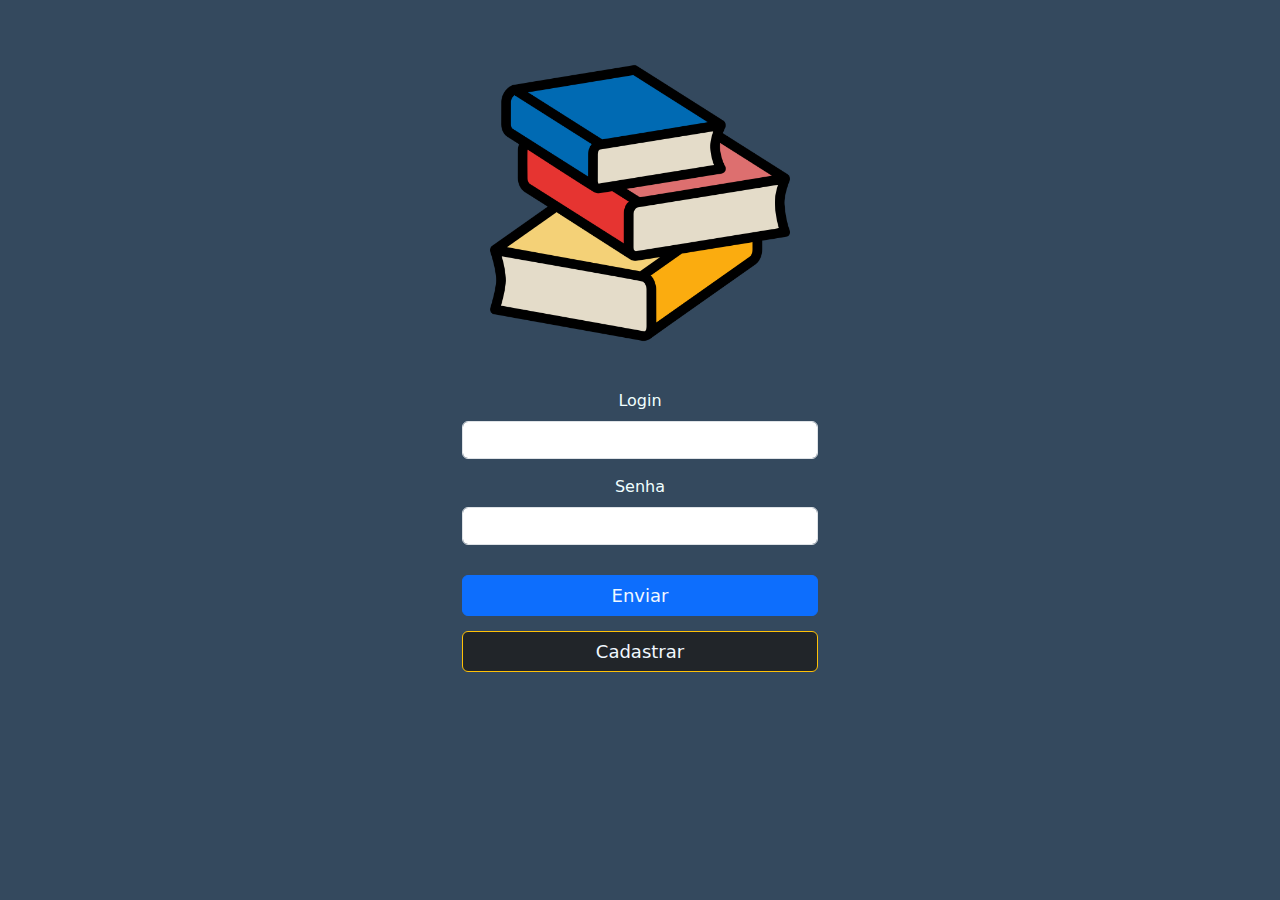
==== index.html @ a9fc925e "mi8nha vo" ====
<!DOCTYPE html>
<html lang="pt-br">
<head>
    <meta charset="UTF-8">
    <meta name="viewport" content="width=device-width, initial-scale=1.0">
    <title>Tela de Login</title>
    <link href="https://cdn.jsdelivr.net/npm/bootstrap@5.3.3/dist/css/bootstrap.min.css" rel="stylesheet" integrity="sha384-QWTKZyjpPEjISv5WaRU9OFeRpok6YctnYmDr5pNlyT2bRjXh0JMhjY6hW+ALEwIH" crossorigin="anonymous">
    <link rel="stylesheet" href="style.css">
</head>
<body>
    <div class="container text-center">
        <div class="row">
          <div class="col">
          
          </div>
          <div class="col">
            <div><img src="pilha-de-livros.png" alt="pilha de livros" srcset=""></div>
            <form>
                <div class="mb-3">
                  <label for="exampleInputEmail1" class="form-label">Login</label>
                  <input type="email" class="form-control" id="exampleInputEmail1" aria-describedby="emailHelp">
                </div>
                <div class="mb-3">
                  <label for="exampleInputPassword1" class="form-label">Senha</label>
                  <input type="password" class="form-control" id="exampleInputPassword1">
                </div>
                <div class="botao">
                    <button type="submit" class="btn btn-primary">Enviar</button>
                    <a class="btn btn-dark border border-warning" href="cadastro_user.html" role="button">Cadastrar</a>
                </div>
                                                                  
            </form>
          </div>
          <div class="col">
       
          </div>
        </div>
      </div>

    

    <script src="https://cdn.jsdelivr.net/npm/bootstrap@5.3.3/dist/js/bootstrap.bundle.min.js" integrity="sha384-YvpcrYf0tY3lHB60NNkmXc5s9fDVZLESaAA55NDzOxhy9GkcIdslK1eN7N6jIeHz" crossorigin="anonymous"></script>
</body>
</html>
---- style.css ----
body{
    background-color: #34495E;

}
form{
    margin-top: 10%;

}
.form-label {
 color: azure;

}
img{
    margin-top: 15%;
    height: 300px;
}
.botao{
    margin-top: 30px;
}
.btn{
    color: aliceblue;
    width: 100%;
    font-size: 18px;
}

a{
    margin-top: 15px;
}

.user {
    margin-top: 20%;
}
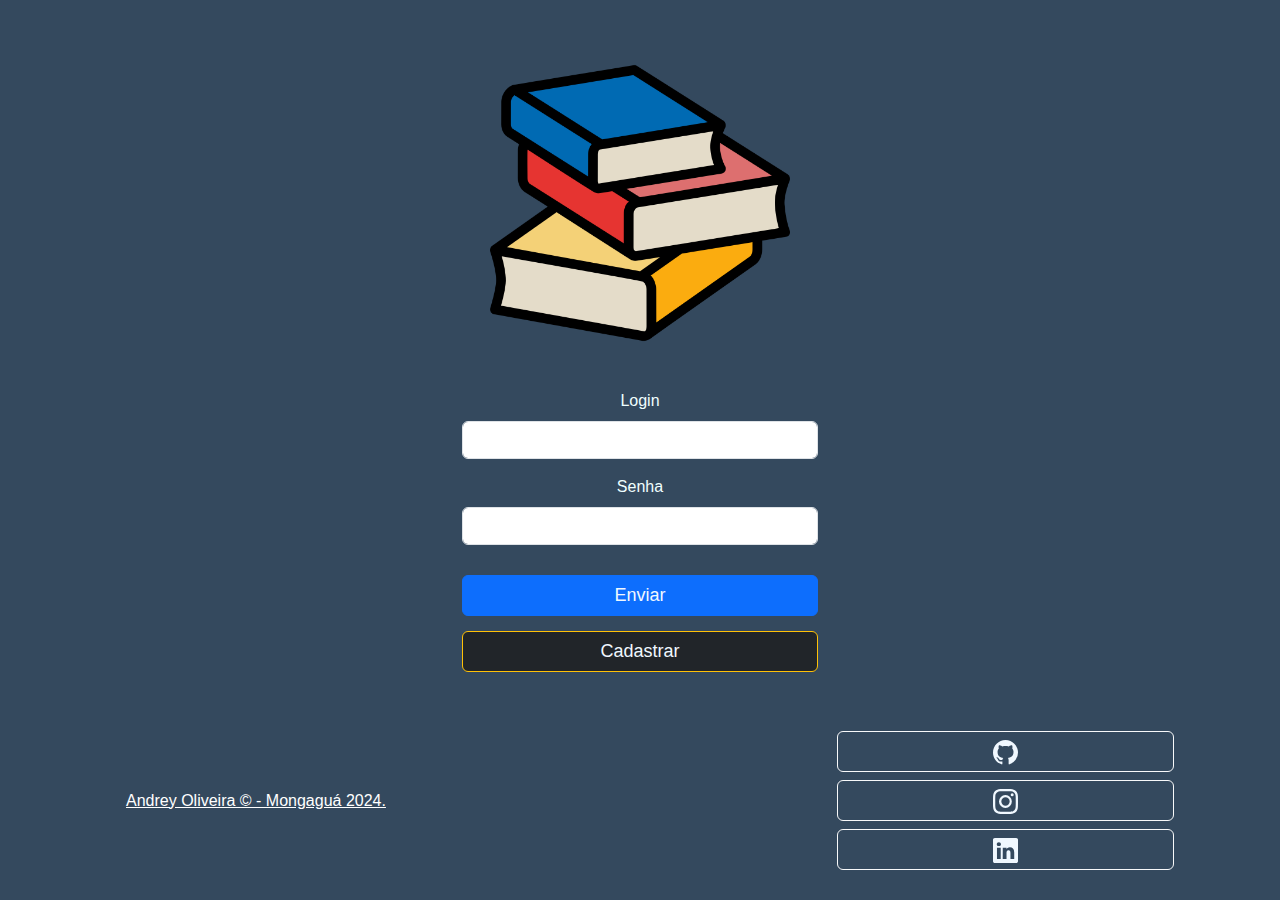
==== commit 2c3f57be: "minha vó" ====
--- a/index.html
+++ b/index.html
@@ -1,44 +1,86 @@
 <!DOCTYPE html>
 <html lang="pt-br">
+
 <head>
-    <meta charset="UTF-8">
-    <meta name="viewport" content="width=device-width, initial-scale=1.0">
-    <title>Tela de Login</title>
-    <link href="https://cdn.jsdelivr.net/npm/bootstrap@5.3.3/dist/css/bootstrap.min.css" rel="stylesheet" integrity="sha384-QWTKZyjpPEjISv5WaRU9OFeRpok6YctnYmDr5pNlyT2bRjXh0JMhjY6hW+ALEwIH" crossorigin="anonymous">
-    <link rel="stylesheet" href="style.css">
+  <meta charset="UTF-8">
+  <meta name="viewport" content="width=device-width, initial-scale=1.0">
+  <title>Tela de Login</title>
+  <link href="https://cdn.jsdelivr.net/npm/bootstrap@5.3.3/dist/css/bootstrap.min.css" rel="stylesheet"
+    integrity="sha384-QWTKZyjpPEjISv5WaRU9OFeRpok6YctnYmDr5pNlyT2bRjXh0JMhjY6hW+ALEwIH" crossorigin="anonymous">
+  <link rel="stylesheet" href="style.css">
 </head>
+
 <body>
-    <div class="container text-center">
-        <div class="row">
-          <div class="col">
-          
+  <div class="container text-center">
+    <div class="row">
+      <div class="col">
+
+      </div>
+      <div class="col">
+        <div><img src="pilha-de-livros.png" alt="pilha de livros" srcset=""></div>
+        <form method="post" action="logon.php">
+          <div class="mb-3">
+            <label for="exampleInputEmail1" class="form-label">Login</label>
+            <input type="text" class="form-control" name="login" id="exampleInputEmail1" aria-describedby="emailHelp">
           </div>
-          <div class="col">
-            <div><img src="pilha-de-livros.png" alt="pilha de livros" srcset=""></div>
-            <form>
-                <div class="mb-3">
-                  <label for="exampleInputEmail1" class="form-label">Login</label>
-                  <input type="email" class="form-control" id="exampleInputEmail1" aria-describedby="emailHelp">
-                </div>
-                <div class="mb-3">
-                  <label for="exampleInputPassword1" class="form-label">Senha</label>
-                  <input type="password" class="form-control" id="exampleInputPassword1">
-                </div>
-                <div class="botao">
-                    <button type="submit" class="btn btn-primary">Enviar</button>
-                    <a class="btn btn-dark border border-warning" href="cadastro_user.html" role="button">Cadastrar</a>
-                </div>
-                                                                  
-            </form>
+          <div class="mb-3">
+            <label for="exampleInputPassword1" class="form-label">Senha</label>
+            <input type="password" class="form-control" name="senha" id="exampleInputPassword1">
           </div>
-          <div class="col">
-       
+          <div class="botao">
+            <button type="submit" class="btn btn-primary">Enviar</button>
+            <a class="btn btn-dark border border-warning" href="cadastro_user.html" role="button">Cadastrar</a>
           </div>
-        </div>
+
+        </form>
       </div>
+      <div class="col">
 
-    
+      </div>
+    </div>
+  </div>
+    <footer class="text-center text-lg-start text-white mt-3" style="background-color: #45526e">
+      <div class="container p-4 pb-0">
 
-    <script src="https://cdn.jsdelivr.net/npm/bootstrap@5.3.3/dist/js/bootstrap.bundle.min.js" integrity="sha384-YvpcrYf0tY3lHB60NNkmXc5s9fDVZLESaAA55NDzOxhy9GkcIdslK1eN7N6jIeHz" crossorigin="anonymous"></script>
+        <section class="p-3 pt-0">
+          <div class="row d-flex align-items-center">
+            <div class="col-md-7 col-lg-8 text-center text-md-start">
+              <div class="p-3">
+                <a class="text-white " href="#">Andrey Oliveira © - Mongaguá 2024.</a>
+              </div>
+            </div>
+
+            <div class="col-md-5 col-lg-4 ml-lg-0 text-center text-md-end">
+              <a href="https://github.com/Andreydso/" target="_blank" class="btn btn-outline-light btn-floating m-1"
+                class="text-white" role="button"><svg xmlns="http://www.w3.org/2000/svg" width="25" height="25"
+                  fill="currentColor" class="bi bi-github" viewBox="0 0 16 16">
+                  <path
+                    d="M8 0C3.58 0 0 3.58 0 8c0 3.54 2.29 6.53 5.47 7.59.4.07.55-.17.55-.38 0-.19-.01-.82-.01-1.49-2.01.37-2.53-.49-2.69-.94-.09-.23-.48-.94-.82-1.13-.28-.15-.68-.52-.01-.53.63-.01 1.08.58 1.23.82.72 1.21 1.87.87 2.33.66.07-.52.28-.87.51-1.07-1.78-.2-3.64-.89-3.64-3.95 0-.87.31-1.59.82-2.15-.08-.2-.36-1.02.08-2.12 0 0 .67-.21 2.2.82.64-.18 1.32-.27 2-.27s1.36.09 2 .27c1.53-1.04 2.2-.82 2.2-.82.44 1.1.16 1.92.08 2.12.51.56.82 1.27.82 2.15 0 3.07-1.87 3.75-3.65 3.95.29.25.54.73.54 1.48 0 1.07-.01 1.93-.01 2.2 0 .21.15.46.55.38A8.01 8.01 0 0 0 16 8c0-4.42-3.58-8-8-8" />
+                </svg></a>
+
+              <a href="https://www.instagram.com/andreys191900/" target="_blank"
+                class="btn btn-outline-light btn-floating m-1" class="text-white" role="button"><svg
+                  xmlns="http://www.w3.org/2000/svg" width="25" height="25" fill="currentColor" class="bi bi-instagram"
+                  viewBox="0 0 16 16">
+                  <path
+                    d="M8 0C5.829 0 5.556.01 4.703.048 3.85.088 3.269.222 2.76.42a3.9 3.9 0 0 0-1.417.923A3.9 3.9 0 0 0 .42 2.76C.222 3.268.087 3.85.048 4.7.01 5.555 0 5.827 0 8.001c0 2.172.01 2.444.048 3.297.04.852.174 1.433.372 1.942.205.526.478.972.923 1.417.444.445.89.719 1.416.923.51.198 1.09.333 1.942.372C5.555 15.99 5.827 16 8 16s2.444-.01 3.298-.048c.851-.04 1.434-.174 1.943-.372a3.9 3.9 0 0 0 1.416-.923c.445-.445.718-.891.923-1.417.197-.509.332-1.09.372-1.942C15.99 10.445 16 10.173 16 8s-.01-2.445-.048-3.299c-.04-.851-.175-1.433-.372-1.941a3.9 3.9 0 0 0-.923-1.417A3.9 3.9 0 0 0 13.24.42c-.51-.198-1.092-.333-1.943-.372C10.443.01 10.172 0 7.998 0zm-.717 1.442h.718c2.136 0 2.389.007 3.232.046.78.035 1.204.166 1.486.275.373.145.64.319.92.599s.453.546.598.92c.11.281.24.705.275 1.485.039.843.047 1.096.047 3.231s-.008 2.389-.047 3.232c-.035.78-.166 1.203-.275 1.485a2.5 2.5 0 0 1-.599.919c-.28.28-.546.453-.92.598-.28.11-.704.24-1.485.276-.843.038-1.096.047-3.232.047s-2.39-.009-3.233-.047c-.78-.036-1.203-.166-1.485-.276a2.5 2.5 0 0 1-.92-.598 2.5 2.5 0 0 1-.6-.92c-.109-.281-.24-.705-.275-1.485-.038-.843-.046-1.096-.046-3.233s.008-2.388.046-3.231c.036-.78.166-1.204.276-1.486.145-.373.319-.64.599-.92s.546-.453.92-.598c.282-.11.705-.24 1.485-.276.738-.034 1.024-.044 2.515-.045zm4.988 1.328a.96.96 0 1 0 0 1.92.96.96 0 0 0 0-1.92m-4.27 1.122a4.109 4.109 0 1 0 0 8.217 4.109 4.109 0 0 0 0-8.217m0 1.441a2.667 2.667 0 1 1 0 5.334 2.667 2.667 0 0 1 0-5.334" />
+                </svg></i></a>
+              <a href="https://br.linkedin.com/in/andrey-de-souza-oliveira-743a5b25b?trk=people-guest_people_search-card"
+                target="_blank" class="btn btn-outline-light btn-floating m-1" class="text-white" role="button"><svg
+                  xmlns="http://www.w3.org/2000/svg" width="25" height="25" fill="currentColor" class="bi bi-linkedin"
+                  viewBox="0 0 16 16">
+                  <path
+                    d="M0 1.146C0 .513.526 0 1.175 0h13.65C15.474 0 16 .513 16 1.146v13.708c0 .633-.526 1.146-1.175 1.146H1.175C.526 16 0 15.487 0 14.854zm4.943 12.248V6.169H2.542v7.225zm-1.2-8.212c.837 0 1.358-.554 1.358-1.248-.015-.709-.52-1.248-1.342-1.248S2.4 3.226 2.4 3.934c0 .694.521 1.248 1.327 1.248zm4.908 8.212V9.359c0-.216.016-.432.08-.586.173-.431.568-.878 1.232-.878.869 0 1.216.662 1.216 1.634v3.865h2.401V9.25c0-2.22-1.184-3.252-2.764-3.252-1.274 0-1.845.7-2.165 1.193v.025h-.016l.016-.025V6.169h-2.4c.03.678 0 7.225 0 7.225z" />
+                </svg></a>
+            </div>
+          </div>
+        </section>
+      </div>
+    </footer>
+
+  <script src="https://cdn.jsdelivr.net/npm/bootstrap@5.3.3/dist/js/bootstrap.bundle.min.js"
+    integrity="sha384-YvpcrYf0tY3lHB60NNkmXc5s9fDVZLESaAA55NDzOxhy9GkcIdslK1eN7N6jIeHz"
+    crossorigin="anonymous"></script>
 </body>
+
 </html>--- a/style.css
+++ b/style.css
@@ -1,6 +1,14 @@
+* {
+    box-sizing: border-box;
+    text-decoration: none;
+    border: none;
+    outline: none;
+    scroll-behavior: smooth;
+    font-family: 'Poppins', sans-serif;
+}
+
 body{
     background-color: #34495E;
-
 }
 form{
     margin-top: 10%;
@@ -30,3 +38,21 @@
 .user {
     margin-top: 20%;
 }
+
+footer {
+    position: absolute;
+    background-color: #34495E !important;
+    text-align: center;
+    padding: 10px;
+    width: 100%;
+    bottom: 0; 
+}
+
+.navbar {
+    background-image: linear-gradient(#202D3B, #34495E);
+    
+}
+
+.navbar-brand {
+    margin-left: 10px;
+}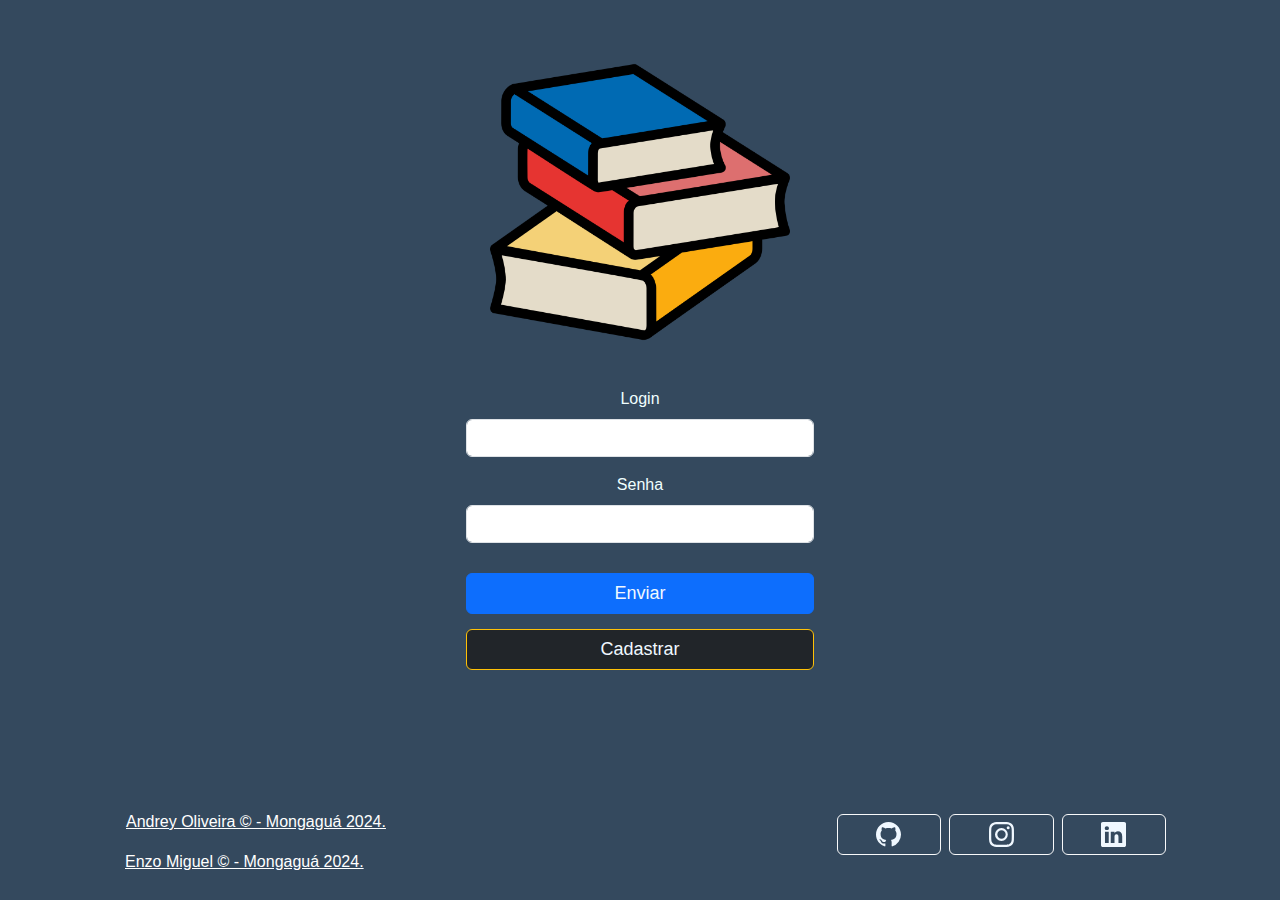
==== commit 9b2476ac: "wannamagicinsama" ====
--- a/index.html
+++ b/index.html
@@ -5,12 +5,14 @@
   <meta charset="UTF-8">
   <meta name="viewport" content="width=device-width, initial-scale=1.0">
   <title>Tela de Login</title>
+  <link rel="stylesheet" href="style.css">
   <link href="https://cdn.jsdelivr.net/npm/bootstrap@5.3.3/dist/css/bootstrap.min.css" rel="stylesheet"
     integrity="sha384-QWTKZyjpPEjISv5WaRU9OFeRpok6YctnYmDr5pNlyT2bRjXh0JMhjY6hW+ALEwIH" crossorigin="anonymous">
   <link rel="stylesheet" href="style.css">
 </head>
 
 <body>
+<section class="container">
   <div class="container text-center">
     <div class="row">
       <div class="col">
@@ -39,44 +41,48 @@
       </div>
     </div>
   </div>
-    <footer class="text-center text-lg-start text-white mt-3" style="background-color: #45526e">
-      <div class="container p-4 pb-0">
+</section>
 
-        <section class="p-3 pt-0">
+<footer class="text-center text-lg-start text-white mb-0" style="background-color: #45526e">
+  <div class="container p-4 pb-0">
+
+      <section class="p-3 pt-0">
           <div class="row d-flex align-items-center">
-            <div class="col-md-7 col-lg-8 text-center text-md-start">
-              <div class="p-3">
-                <a class="text-white " href="#">Andrey Oliveira © - Mongaguá 2024.</a>
+              <div class="col-md-7 col-lg-8 text-center text-md-start">
+                  <div class="p-3 text-only">
+                      <a class="text-white " href="#">Andrey Oliveira © - Mongaguá 2024.</a>
+                  </div>
+                  <div class="padding text-only"><a class="text-white" href="#">Enzo Miguel © - Mongaguá 2024.</a></div>
               </div>
-            </div>
 
-            <div class="col-md-5 col-lg-4 ml-lg-0 text-center text-md-end">
-              <a href="https://github.com/Andreydso/" target="_blank" class="btn btn-outline-light btn-floating m-1"
-                class="text-white" role="button"><svg xmlns="http://www.w3.org/2000/svg" width="25" height="25"
-                  fill="currentColor" class="bi bi-github" viewBox="0 0 16 16">
-                  <path
-                    d="M8 0C3.58 0 0 3.58 0 8c0 3.54 2.29 6.53 5.47 7.59.4.07.55-.17.55-.38 0-.19-.01-.82-.01-1.49-2.01.37-2.53-.49-2.69-.94-.09-.23-.48-.94-.82-1.13-.28-.15-.68-.52-.01-.53.63-.01 1.08.58 1.23.82.72 1.21 1.87.87 2.33.66.07-.52.28-.87.51-1.07-1.78-.2-3.64-.89-3.64-3.95 0-.87.31-1.59.82-2.15-.08-.2-.36-1.02.08-2.12 0 0 .67-.21 2.2.82.64-.18 1.32-.27 2-.27s1.36.09 2 .27c1.53-1.04 2.2-.82 2.2-.82.44 1.1.16 1.92.08 2.12.51.56.82 1.27.82 2.15 0 3.07-1.87 3.75-3.65 3.95.29.25.54.73.54 1.48 0 1.07-.01 1.93-.01 2.2 0 .21.15.46.55.38A8.01 8.01 0 0 0 16 8c0-4.42-3.58-8-8-8" />
-                </svg></a>
+              <div class="col-md-5 col-lg-4 ml-lg-0 text-center text-md-end d-flex">
+                  <a href="https://github.com/Andreydso/" target="_blank"
+                      class="btn btn-outline-light btn-floating m-1" class="text-white" role="button"><svg
+                          xmlns="http://www.w3.org/2000/svg" width="25" height="25" fill="currentColor"
+                          class="bi bi-github" viewBox="0 0 16 16">
+                          <path
+                              d="M8 0C3.58 0 0 3.58 0 8c0 3.54 2.29 6.53 5.47 7.59.4.07.55-.17.55-.38 0-.19-.01-.82-.01-1.49-2.01.37-2.53-.49-2.69-.94-.09-.23-.48-.94-.82-1.13-.28-.15-.68-.52-.01-.53.63-.01 1.08.58 1.23.82.72 1.21 1.87.87 2.33.66.07-.52.28-.87.51-1.07-1.78-.2-3.64-.89-3.64-3.95 0-.87.31-1.59.82-2.15-.08-.2-.36-1.02.08-2.12 0 0 .67-.21 2.2.82.64-.18 1.32-.27 2-.27s1.36.09 2 .27c1.53-1.04 2.2-.82 2.2-.82.44 1.1.16 1.92.08 2.12.51.56.82 1.27.82 2.15 0 3.07-1.87 3.75-3.65 3.95.29.25.54.73.54 1.48 0 1.07-.01 1.93-.01 2.2 0 .21.15.46.55.38A8.01 8.01 0 0 0 16 8c0-4.42-3.58-8-8-8" />
+                      </svg></a>
 
-              <a href="https://www.instagram.com/andreys191900/" target="_blank"
-                class="btn btn-outline-light btn-floating m-1" class="text-white" role="button"><svg
-                  xmlns="http://www.w3.org/2000/svg" width="25" height="25" fill="currentColor" class="bi bi-instagram"
-                  viewBox="0 0 16 16">
-                  <path
-                    d="M8 0C5.829 0 5.556.01 4.703.048 3.85.088 3.269.222 2.76.42a3.9 3.9 0 0 0-1.417.923A3.9 3.9 0 0 0 .42 2.76C.222 3.268.087 3.85.048 4.7.01 5.555 0 5.827 0 8.001c0 2.172.01 2.444.048 3.297.04.852.174 1.433.372 1.942.205.526.478.972.923 1.417.444.445.89.719 1.416.923.51.198 1.09.333 1.942.372C5.555 15.99 5.827 16 8 16s2.444-.01 3.298-.048c.851-.04 1.434-.174 1.943-.372a3.9 3.9 0 0 0 1.416-.923c.445-.445.718-.891.923-1.417.197-.509.332-1.09.372-1.942C15.99 10.445 16 10.173 16 8s-.01-2.445-.048-3.299c-.04-.851-.175-1.433-.372-1.941a3.9 3.9 0 0 0-.923-1.417A3.9 3.9 0 0 0 13.24.42c-.51-.198-1.092-.333-1.943-.372C10.443.01 10.172 0 7.998 0zm-.717 1.442h.718c2.136 0 2.389.007 3.232.046.78.035 1.204.166 1.486.275.373.145.64.319.92.599s.453.546.598.92c.11.281.24.705.275 1.485.039.843.047 1.096.047 3.231s-.008 2.389-.047 3.232c-.035.78-.166 1.203-.275 1.485a2.5 2.5 0 0 1-.599.919c-.28.28-.546.453-.92.598-.28.11-.704.24-1.485.276-.843.038-1.096.047-3.232.047s-2.39-.009-3.233-.047c-.78-.036-1.203-.166-1.485-.276a2.5 2.5 0 0 1-.92-.598 2.5 2.5 0 0 1-.6-.92c-.109-.281-.24-.705-.275-1.485-.038-.843-.046-1.096-.046-3.233s.008-2.388.046-3.231c.036-.78.166-1.204.276-1.486.145-.373.319-.64.599-.92s.546-.453.92-.598c.282-.11.705-.24 1.485-.276.738-.034 1.024-.044 2.515-.045zm4.988 1.328a.96.96 0 1 0 0 1.92.96.96 0 0 0 0-1.92m-4.27 1.122a4.109 4.109 0 1 0 0 8.217 4.109 4.109 0 0 0 0-8.217m0 1.441a2.667 2.667 0 1 1 0 5.334 2.667 2.667 0 0 1 0-5.334" />
-                </svg></i></a>
-              <a href="https://br.linkedin.com/in/andrey-de-souza-oliveira-743a5b25b?trk=people-guest_people_search-card"
-                target="_blank" class="btn btn-outline-light btn-floating m-1" class="text-white" role="button"><svg
-                  xmlns="http://www.w3.org/2000/svg" width="25" height="25" fill="currentColor" class="bi bi-linkedin"
-                  viewBox="0 0 16 16">
-                  <path
-                    d="M0 1.146C0 .513.526 0 1.175 0h13.65C15.474 0 16 .513 16 1.146v13.708c0 .633-.526 1.146-1.175 1.146H1.175C.526 16 0 15.487 0 14.854zm4.943 12.248V6.169H2.542v7.225zm-1.2-8.212c.837 0 1.358-.554 1.358-1.248-.015-.709-.52-1.248-1.342-1.248S2.4 3.226 2.4 3.934c0 .694.521 1.248 1.327 1.248zm4.908 8.212V9.359c0-.216.016-.432.08-.586.173-.431.568-.878 1.232-.878.869 0 1.216.662 1.216 1.634v3.865h2.401V9.25c0-2.22-1.184-3.252-2.764-3.252-1.274 0-1.845.7-2.165 1.193v.025h-.016l.016-.025V6.169h-2.4c.03.678 0 7.225 0 7.225z" />
-                </svg></a>
-            </div>
+                  <a href="https://www.instagram.com/andreys191900/" target="_blank"
+                      class="btn btn-outline-light btn-floating m-1" class="text-white" role="button"><svg
+                          xmlns="http://www.w3.org/2000/svg" width="25" height="25" fill="currentColor"
+                          class="bi bi-instagram" viewBox="0 0 16 16">
+                          <path
+                              d="M8 0C5.829 0 5.556.01 4.703.048 3.85.088 3.269.222 2.76.42a3.9 3.9 0 0 0-1.417.923A3.9 3.9 0 0 0 .42 2.76C.222 3.268.087 3.85.048 4.7.01 5.555 0 5.827 0 8.001c0 2.172.01 2.444.048 3.297.04.852.174 1.433.372 1.942.205.526.478.972.923 1.417.444.445.89.719 1.416.923.51.198 1.09.333 1.942.372C5.555 15.99 5.827 16 8 16s2.444-.01 3.298-.048c.851-.04 1.434-.174 1.943-.372a3.9 3.9 0 0 0 1.416-.923c.445-.445.718-.891.923-1.417.197-.509.332-1.09.372-1.942C15.99 10.445 16 10.173 16 8s-.01-2.445-.048-3.299c-.04-.851-.175-1.433-.372-1.941a3.9 3.9 0 0 0-.923-1.417A3.9 3.9 0 0 0 13.24.42c-.51-.198-1.092-.333-1.943-.372C10.443.01 10.172 0 7.998 0zm-.717 1.442h.718c2.136 0 2.389.007 3.232.046.78.035 1.204.166 1.486.275.373.145.64.319.92.599s.453.546.598.92c.11.281.24.705.275 1.485.039.843.047 1.096.047 3.231s-.008 2.389-.047 3.232c-.035.78-.166 1.203-.275 1.485a2.5 2.5 0 0 1-.599.919c-.28.28-.546.453-.92.598-.28.11-.704.24-1.485.276-.843.038-1.096.047-3.232.047s-2.39-.009-3.233-.047c-.78-.036-1.203-.166-1.485-.276a2.5 2.5 0 0 1-.92-.598 2.5 2.5 0 0 1-.6-.92c-.109-.281-.24-.705-.275-1.485-.038-.843-.046-1.096-.046-3.233s.008-2.388.046-3.231c.036-.78.166-1.204.276-1.486.145-.373.319-.64.599-.92s.546-.453.92-.598c.282-.11.705-.24 1.485-.276.738-.034 1.024-.044 2.515-.045zm4.988 1.328a.96.96 0 1 0 0 1.92.96.96 0 0 0 0-1.92m-4.27 1.122a4.109 4.109 0 1 0 0 8.217 4.109 4.109 0 0 0 0-8.217m0 1.441a2.667 2.667 0 1 1 0 5.334 2.667 2.667 0 0 1 0-5.334" />
+                      </svg></i></a>
+                  <a href="https://br.linkedin.com/in/andrey-de-souza-oliveira-743a5b25b?trk=people-guest_people_search-card"
+                      target="_blank" class="btn btn-outline-light btn-floating m-1" class="text-white"
+                      role="button"><svg xmlns="http://www.w3.org/2000/svg" width="25" height="25"
+                          fill="currentColor" class="bi bi-linkedin" viewBox="0 0 16 16">
+                          <path
+                              d="M0 1.146C0 .513.526 0 1.175 0h13.65C15.474 0 16 .513 16 1.146v13.708c0 .633-.526 1.146-1.175 1.146H1.175C.526 16 0 15.487 0 14.854zm4.943 12.248V6.169H2.542v7.225zm-1.2-8.212c.837 0 1.358-.554 1.358-1.248-.015-.709-.52-1.248-1.342-1.248S2.4 3.226 2.4 3.934c0 .694.521 1.248 1.327 1.248zm4.908 8.212V9.359c0-.216.016-.432.08-.586.173-.431.568-.878 1.232-.878.869 0 1.216.662 1.216 1.634v3.865h2.401V9.25c0-2.22-1.184-3.252-2.764-3.252-1.274 0-1.845.7-2.165 1.193v.025h-.016l.016-.025V6.169h-2.4c.03.678 0 7.225 0 7.225z" />
+                      </svg></a>
+              </div>
           </div>
-        </section>
-      </div>
-    </footer>
+      </section>
+  </div>
+</footer>
 
   <script src="https://cdn.jsdelivr.net/npm/bootstrap@5.3.3/dist/js/bootstrap.bundle.min.js"
     integrity="sha384-YvpcrYf0tY3lHB60NNkmXc5s9fDVZLESaAA55NDzOxhy9GkcIdslK1eN7N6jIeHz"
--- a/style.css
+++ b/style.css
@@ -55,4 +55,16 @@
 
 .navbar-brand {
     margin-left: 10px;
+}
+
+.padding {
+    padding-left: 15px;
+}
+
+.menor {
+    margin-bottom: -35px;
+}
+
+.maior {
+    margin-top: 100px;
 }--- a/style.css
+++ b/style.css
@@ -55,4 +55,16 @@
 
 .navbar-brand {
     margin-left: 10px;
+}
+
+.padding {
+    padding-left: 15px;
+}
+
+.menor {
+    margin-bottom: -35px;
+}
+
+.maior {
+    margin-top: 100px;
 }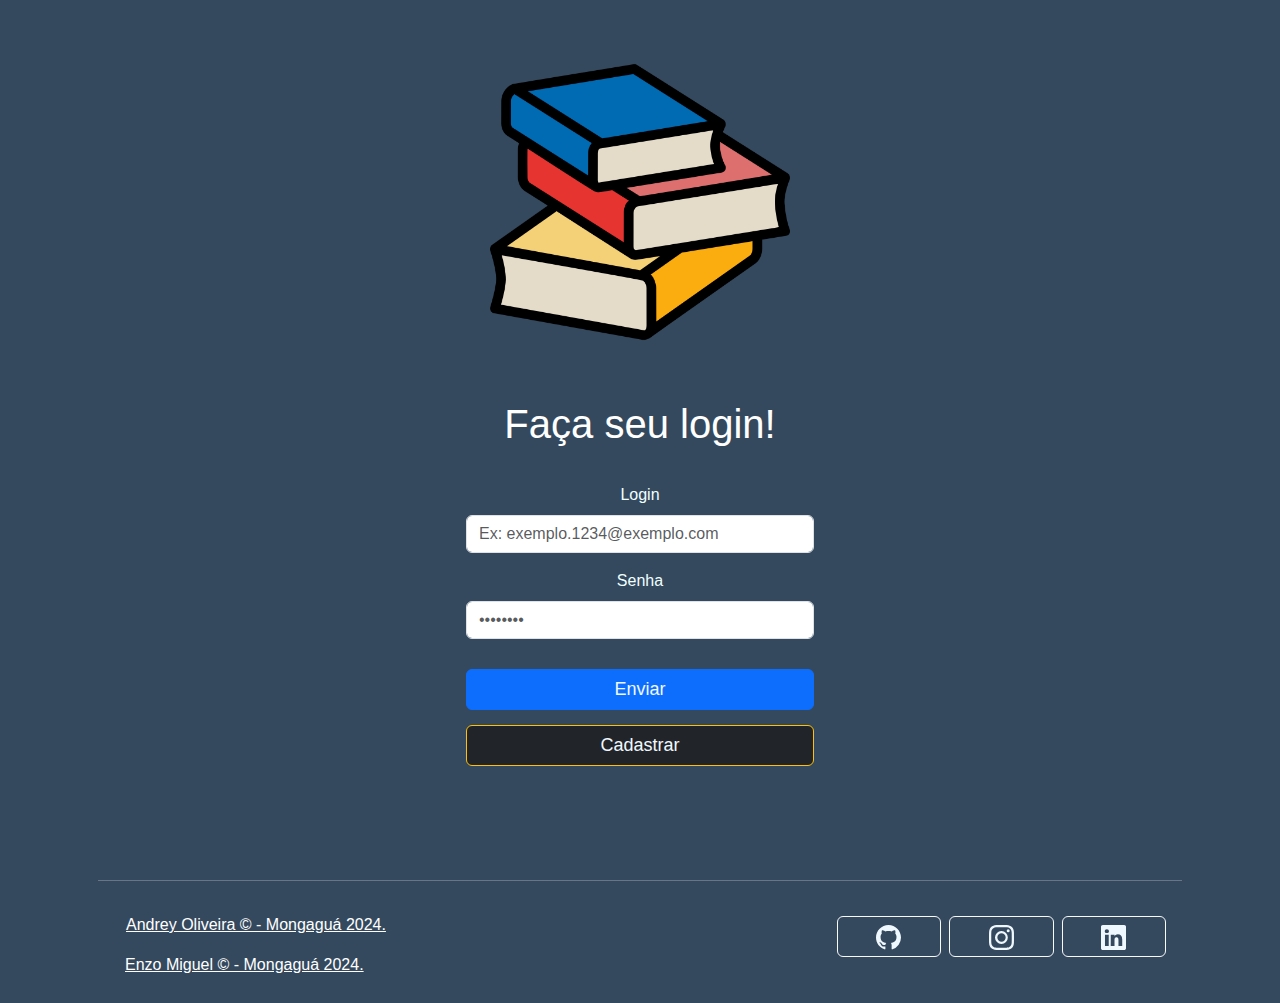
==== commit c31d2684: "advanced enchanted table" ====
--- a/index.html
+++ b/index.html
@@ -12,7 +12,7 @@
 </head>
 
 <body>
-<section class="container">
+<section class="container  login">
   <div class="container text-center">
     <div class="row">
       <div class="col">
@@ -20,14 +20,15 @@
       </div>
       <div class="col">
         <div><img src="pilha-de-livros.png" alt="pilha de livros" srcset=""></div>
+        <h1 class="text-white mt-5">Faça seu login!</h1>
         <form method="post" action="logon.php">
           <div class="mb-3">
             <label for="exampleInputEmail1" class="form-label">Login</label>
-            <input type="text" class="form-control" name="login" id="exampleInputEmail1" aria-describedby="emailHelp">
+            <input type="text" class="form-control" name="login" id="exampleInputEmail1" aria-describedby="emailHelp" placeholder="Ex: exemplo.1234@exemplo.com">
           </div>
           <div class="mb-3">
             <label for="exampleInputPassword1" class="form-label">Senha</label>
-            <input type="password" class="form-control" name="senha" id="exampleInputPassword1">
+            <input type="password" class="form-control" name="senha" id="exampleInputPassword1" placeholder="••••••••">
           </div>
           <div class="botao">
             <button type="submit" class="btn btn-primary">Enviar</button>
@@ -48,6 +49,7 @@
 
       <section class="p-3 pt-0">
           <div class="row d-flex align-items-center">
+            <hr>
               <div class="col-md-7 col-lg-8 text-center text-md-start">
                   <div class="p-3 text-only">
                       <a class="text-white " href="#">Andrey Oliveira © - Mongaguá 2024.</a>
--- a/style.css
+++ b/style.css
@@ -40,12 +40,12 @@
 }
 
 footer {
-    position: absolute;
     background-color: #34495E !important;
     text-align: center;
     padding: 10px;
     width: 100%;
     bottom: 0; 
+    margin-top: 80px;
 }
 
 .navbar {
@@ -67,4 +67,17 @@
 
 .maior {
     margin-top: 100px;
+}
+
+.tag {
+    height: 70vh;
+}
+
+.nav-link:hover {
+    border: 1px solid #fff;
+    border-radius: 50px;
+}
+
+.login {
+    margin-top: 0.5 rem !important;
 }--- a/style.css
+++ b/style.css
@@ -40,12 +40,12 @@
 }
 
 footer {
-    position: absolute;
     background-color: #34495E !important;
     text-align: center;
     padding: 10px;
     width: 100%;
     bottom: 0; 
+    margin-top: 80px;
 }
 
 .navbar {
@@ -67,4 +67,17 @@
 
 .maior {
     margin-top: 100px;
+}
+
+.tag {
+    height: 70vh;
+}
+
+.nav-link:hover {
+    border: 1px solid #fff;
+    border-radius: 50px;
+}
+
+.login {
+    margin-top: 0.5 rem !important;
 }